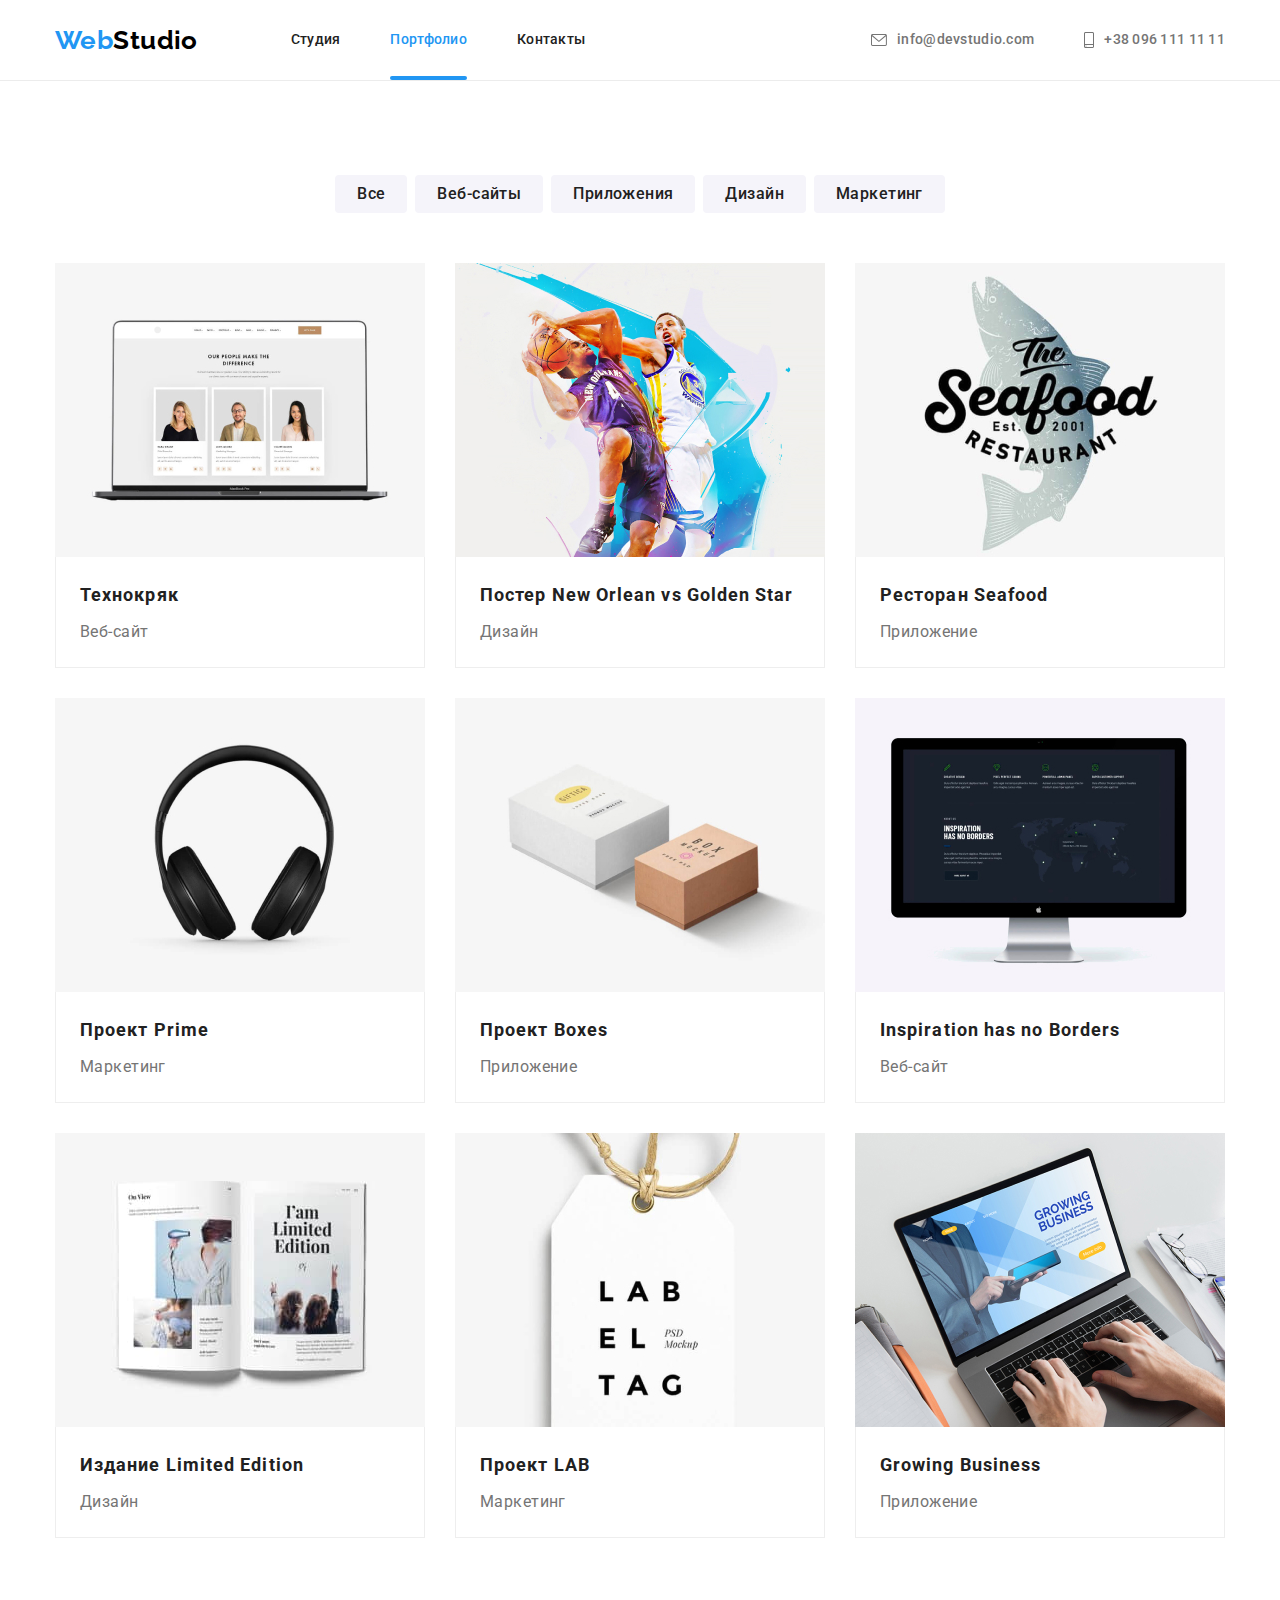
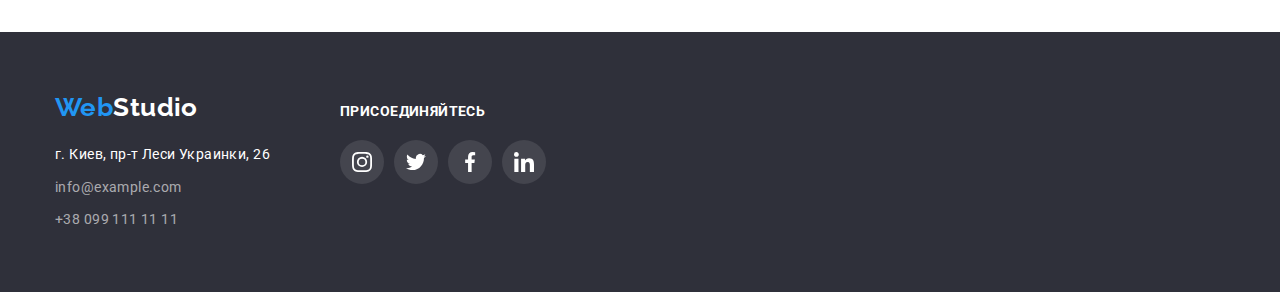
==== portfolio.html @ 581d4ee8 "Копирует файлы предыдущей работы" ====
<!DOCTYPE html>
<html lang="ru">
  <head>
    <meta charset="UTF-8" />
    <meta http-equiv="X-UA-Compatible" content="IE=edge" />
    <meta name="viewport" content="width=device-width, initial-scale=1.0" />
    <title>Портфолио</title>
    <link
      href="https://fonts.googleapis.com/css2?family=Raleway:wght@700&family=Roboto:wght@400;500;700;900&display=swap"
      rel="stylesheet"
    />
    <link
      rel="stylesheet"
      href="https://cdnjs.cloudflare.com/ajax/libs/modern-normalize/1.1.0/modern-normalize.min.css"
      integrity="sha512-wpPYUAdjBVSE4KJnH1VR1HeZfpl1ub8YT/NKx4PuQ5NmX2tKuGu6U/JRp5y+Y8XG2tV+wKQpNHVUX03MfMFn9Q=="
      crossorigin="anonymous"
      referrerpolicy="no-referrer"
    />
    <link rel="stylesheet" href="./css/styles.css" />
  </head>
  <body>
    <header class="header">
      <div class="container main-nav">
        <nav class="main-nav">
          <a href="./index.html" lang="en" class="logo-header link"
            ><span class="accent">Web</span>Studio</a
          >
          <ul class="site-nav list">
            <li class="item">
              <a href="./index.html" class="link">Студия</a>
            </li>
            <li class="item">
              <a href="./portfolio.html" class="link current">Портфолио</a>
            </li>
            <li class="item">
              <a href="" class="link">Контакты</a>
            </li>
          </ul>
        </nav>
        <ul class="auth-nav list">
          <li class="item">
            <a href="mailto:info@devstudio.com" class="link">
              <svg width="16" height="12" class="icon-header">
                <use href="./images/icons.svg#envelope"></use>
              </svg>
              info@devstudio.com</a
            >
          </li>
          <li class="item">
            <a href="tel:+380961111111" class="link">
              <svg width="10" height="16" class="icon-header">
                <use href="./images/icons.svg#smartphone"></use>
              </svg>
              +38 096 111 11 11</a
            >
          </li>
        </ul>
      </div>
    </header>
    <main>
      <section class="portfolio">
        <div class="container">
          <!-- В CSS скроем заголовок -->
          <h1 class="visually-hidden">Наши работы</h1>
          <ul class="btn-list list">
            <li class="btn-item"><button type="button" class="filter-btn">Все</button></li>
            <li class="btn-item"><button type="button" class="filter-btn">Веб-сайты</button></li>
            <li class="btn-item"><button type="button" class="filter-btn">Приложения</button></li>
            <li class="btn-item"><button type="button" class="filter-btn">Дизайн</button></li>
            <li class="btn-item"><button type="button" class="filter-btn">Маркетинг</button></li>
          </ul>
          <ul class="portfolio-list list">
            <li class="portfolio-item">
              <a href="" class="portfolio-shadow link">
                <div class="portfolio-thumb">
                  <img src="./images/picture1.jpg" alt="Технокряк" width="370" />
                  <p class="portfolio-hint">
                    Ресурс предлагает комплексные предложения с разным уровнем функционала и
                    сервисов. Все это позволит посетителю получить исчерпывающие сведения о компании
                    или частном лице.
                  </p>
                </div>
                <div class="portfolio-description">
                  <h2 class="portfolio-title">Технокряк</h2>
                  <p class="portfolio-text">Веб-сайт</p>
                </div>
              </a>
            </li>
            <li class="portfolio-item">
              <a href="" class="portfolio-shadow link">
                <div class="portfolio-thumb">
                  <img
                    src="./images/picture2.jpg"
                    alt="Постер New Orlean vs Golden Star"
                    width="370"
                  />
                  <p class="portfolio-hint">
                    Ресурс предлагает комплексные предложения с разным уровнем функционала и
                    сервисов. Все это позволит посетителю получить исчерпывающие сведения о компании
                    или частном лице.
                  </p>
                </div>
                <div class="portfolio-description">
                  <h2 class="portfolio-title">Постер New Orlean vs Golden Star</h2>
                  <p class="portfolio-text">Дизайн</p>
                </div>
              </a>
            </li>
            <li class="portfolio-item">
              <a href="" class="portfolio-shadow link">
                <div class="portfolio-thumb">
                  <img src="./images/picture3.jpg" alt="Ресторан Seafood" width="370" />
                  <p class="portfolio-hint">
                    Ресурс предлагает комплексные предложения с разным уровнем функционала и
                    сервисов. Все это позволит посетителю получить исчерпывающие сведения о компании
                    или частном лице.
                  </p>
                </div>
                <div class="portfolio-description">
                  <h2 class="portfolio-title">Ресторан Seafood</h2>
                  <p class="portfolio-text">Приложение</p>
                </div>
              </a>
            </li>
            <li class="portfolio-item">
              <a href="" class="portfolio-shadow link">
                <div class="portfolio-thumb">
                  <img src="./images/picture4.jpg" alt="Проект Prime" width="370" />
                  <p class="portfolio-hint">
                    Ресурс предлагает комплексные предложения с разным уровнем функционала и
                    сервисов. Все это позволит посетителю получить исчерпывающие сведения о компании
                    или частном лице.
                  </p>
                </div>
                <div class="portfolio-description">
                  <h2 class="portfolio-title">Проект Prime</h2>
                  <p class="portfolio-text">Маркетинг</p>
                </div>
              </a>
            </li>
            <li class="portfolio-item">
              <a href="" class="portfolio-shadow link">
                <div class="portfolio-thumb">
                  <img src="./images/picture5.jpg" alt="Проект Boxes" width="370" />
                  <p class="portfolio-hint">
                    Ресурс предлагает комплексные предложения с разным уровнем функционала и
                    сервисов. Все это позволит посетителю получить исчерпывающие сведения о компании
                    или частном лице.
                  </p>
                </div>
                <div class="portfolio-description">
                  <h2 class="portfolio-title">Проект Boxes</h2>
                  <p class="portfolio-text">Приложение</p>
                </div>
              </a>
            </li>
            <li class="portfolio-item">
              <a href="" class="portfolio-shadow link">
                <div class="portfolio-thumb">
                  <img src="./images/picture6.jpg" alt="Inspiration has no Borders" width="370" />
                  <p class="portfolio-hint">
                    Ресурс предлагает комплексные предложения с разным уровнем функционала и
                    сервисов. Все это позволит посетителю получить исчерпывающие сведения о компании
                    или частном лице.
                  </p>
                </div>
                <div class="portfolio-description">
                  <h2 class="portfolio-title">Inspiration has no Borders</h2>
                  <p class="portfolio-text">Веб-сайт</p>
                </div>
              </a>
            </li>
            <li class="portfolio-item">
              <a href="" class="portfolio-shadow link">
                <div class="portfolio-thumb">
                  <img src="./images/picture7.jpg" alt="Издание Limited Edition" width="370" />
                  <p class="portfolio-hint">
                    Ресурс предлагает комплексные предложения с разным уровнем функционала и
                    сервисов. Все это позволит посетителю получить исчерпывающие сведения о компании
                    или частном лице.
                  </p>
                </div>
                <div class="portfolio-description">
                  <h2 class="portfolio-title">Издание Limited Edition</h2>
                  <p class="portfolio-text">Дизайн</p>
                </div>
              </a>
            </li>
            <li class="portfolio-item">
              <a href="" class="portfolio-shadow link">
                <div class="portfolio-thumb">
                  <img src="./images/picture8.jpg" alt="Проект LAB" width="370" />
                  <p class="portfolio-hint">
                    Ресурс предлагает комплексные предложения с разным уровнем функционала и
                    сервисов. Все это позволит посетителю получить исчерпывающие сведения о компании
                    или частном лице.
                  </p>
                </div>
                <div class="portfolio-description">
                  <h2 class="portfolio-title">Проект LAB</h2>
                  <p class="portfolio-text">Маркетинг</p>
                </div>
              </a>
            </li>
            <li class="portfolio-item">
              <a href="" class="portfolio-shadow link">
                <div class="portfolio-thumb">
                  <img src="./images/picture9.jpg" alt="Growing Business" width="370" />
                  <p class="portfolio-hint">
                    Ресурс предлагает комплексные предложения с разным уровнем функционала и
                    сервисов. Все это позволит посетителю получить исчерпывающие сведения о компании
                    или частном лице.
                  </p>
                </div>
                <div class="portfolio-description">
                  <h2 class="portfolio-title">Growing Business</h2>
                  <p class="portfolio-text">Приложение</p>
                </div>
              </a>
            </li>
          </ul>
        </div>
      </section>
    </main>
    <footer class="footer">
      <div class="container">
        <div class="block-address">
          <a href="./index.html" lang="en" class="logo-footer link"
            ><span class="inversion">Web</span>Studio</a
          >
          <address>
            <ul class="list">
              <li class="list-item">
                <a
                  href="https://goo.gl/maps/A3jN7ZT46rbYVK1a7"
                  target="_blank"
                  rel="noopener nofollow noreferrer"
                  class="maps link"
                  >г. Киев, пр-т Леси Украинки, 26</a
                >
              </li>
              <li class="list-item">
                <a href="mailto:info@example.com" class="link-footer link">info@example.com</a>
              </li>
              <li class="list-item">
                <a href="tel:+380991111111" class="link-footer link">+38 099 111 11 11</a>
              </li>
            </ul>
          </address>
        </div>
        <div class="block-join">
          <p class="join-text">присоединяйтесь</p>
          <ul class="footer-soc-list list">
            <li class="footer-soc-icon">
              <a href="" class="footer-soc-link">
                <svg class="icon-footer" width="20" height="20" aria-label="Инстаграм">
                  <use href="./images/icons.svg#instagram"></use>
                </svg>
              </a>
            </li>
            <li class="footer-soc-icon">
              <a href="" class="footer-soc-link">
                <svg class="icon-footer" width="20" height="20" aria-label="Твиттер">
                  <use href="./images/icons.svg#twitter"></use>
                </svg>
              </a>
            </li>
            <li class="footer-soc-icon">
              <a href="" class="footer-soc-link">
                <svg class="icon-footer" width="20" height="20" aria-label="Фейсбук">
                  <use href="./images/icons.svg#facebook"></use>
                </svg>
              </a>
            </li>
            <li class="footer-soc-icon">
              <a href="" class="footer-soc-link">
                <svg class="icon-footer" width="20" height="20" aria-label="Линкедын">
                  <use href="./images/icons.svg#linkedin"></use>
                </svg>
              </a>
            </li>
          </ul>
        </div>
      </div>
    </footer>
  </body>
</html>
---- css/styles.css ----
:root {
  --primary-text-color: #757575;
  --secondary-text-color: #212121;
  --bg-color: #ffffff;
  --secondary-bg-color: #2f303a;
  --accent: #2196f3;
  --black: #000000;
  --list-address: rgba(255, 255, 255, 0.6);
  --hover-btn: #188ce8;
  --filter-btn: #f5f4fa;
  --icon-color: #afb1b8;
  --transition: 250ms cubic-bezier(0.4, 0, 0.2, 1);
  --backdrop-color: rgba(0, 0, 0, 0.2);
}
/* глобальный border-box */
html {
  box-sizing: border-box;
}
*,
*::before,
*::after {
  box-sizing: inherit;
}
body {
  margin: 0;
  background-color: var(--bg-color);
  color: var(--primary-text-color);
  font-family: Roboto, sans-serif;
  font-size: 14px;
  letter-spacing: 0.03em;
}
/* глобальный сброс стилей по селектору тега */
p,
h1,
h2,
h3 {
  margin-top: 0;
  margin-bottom: 0;
}
img {
  display: block;
  max-width: 100%;
  height: auto;
}
/* «container» оборачивает контент хедера,
 футера и секций, то есть находится внутри них */
.container {
  width: 1200px;
  margin-left: auto;
  margin-right: auto;
  padding-left: 15px;
  padding-right: 15px;
}
/* visually-hidden */
.visually-hidden {
  position: absolute;
  width: 1px;
  height: 1px;
  margin: -1px;
  border: 0;
  padding: 0;
  white-space: nowrap;
  clip-path: inset(100%);
  clip: rect(0 0 0 0);
  overflow: hidden;
}
/* list-style hidden */
.list {
  margin-top: 0;
  margin-bottom: 0;
  padding-left: 0;
  list-style: none;
}
/* text-decoration hidden */
.link {
  text-decoration: none;
}
/* header */
.header {
  border-bottom: 1px solid #ececec;
}
/* logo */
.logo-header {
  color: var(--black);

  font-family: Raleway;
  font-weight: 700;
  font-size: 26px;
  line-height: 1.19;
}
.accent {
  color: var(--accent);
}
/* site-nav */
.site-nav {
  display: flex;
  margin-left: 93px;
}
.site-nav .item:not(:last-child) {
  margin-right: 50px;
}
.site-nav .link {
  position: relative;
  /* transition: задается на базовый класс,
   не на :hover и :focus */
  transition: color var(--transition);

  display: flex;
  align-items: center;
  padding-top: 32px;
  padding-bottom: 32px;

  color: var(--secondary-text-color);

  font-weight: 500;
  line-height: 1.14;
  letter-spacing: 0.02em;
}
.site-nav .link:hover,
.site-nav .link:focus {
  color: var(--accent);
}
.site-nav .current {
  color: var(--accent);
}
.site-nav .current::after {
  content: '';
  position: absolute;
  bottom: 0px;
  left: 0px;

  width: 100%;
  height: 4px;

  background-color: var(--accent);
  border-radius: 2px;
}
.main-nav {
  display: flex;
  align-items: center;
}
/* auth-nav */
.auth-nav {
  display: flex;
  margin-left: auto;
}
.auth-nav .item:not(:last-child) {
  margin-right: 50px;
}
.auth-nav .link {
  transition: color var(--transition);

  display: flex;
  align-items: center;
  padding-top: 32px;
  padding-bottom: 32px;

  color: var(--primary-text-color);

  font-weight: 500;
  line-height: 1.14;
  letter-spacing: 0.02em;
}
.auth-nav .link:hover,
.auth-nav .link:focus {
  color: var(--accent);
}
.icon-header {
  margin-right: 10px;

  fill: currentColor;
}
/* hero */
.hero {
  margin-left: auto;
  margin-right: auto;
  padding-top: 200px;
  padding-bottom: 200px;

  background-color: var(--secondary-bg-color);
  background-image: linear-gradient(to right, rgba(47, 48, 58, 0.4), rgba(47, 48, 58, 0.4)),
    url(../images/background.jpg);
  /* container 1200px, максимальная ширина холста
  1600px, меньше, но не больше чем */
  max-width: 1600px;
  height: 600px;
  background-size: cover;
  background-repeat: no-repeat;
  background-position: center;

  text-align: center;
}
.hero-title {
  margin-bottom: 30px;

  color: var(--bg-color);

  font-weight: 900;
  font-size: 44px;
  line-height: 1.36;
  letter-spacing: 0.06em;
  text-transform: uppercase;
}
.hero-btn {
  transition: background-color var(--transition), box-shadow var(--transition);

  padding-top: 10px;
  padding-right: 32px;
  padding-bottom: 10px;
  padding-left: 32px;

  background-color: var(--accent);
  color: var(--bg-color);
  box-shadow: 0px 4px 4px rgba(0, 0, 0, 0.15);

  font-family: inherit;
  font-weight: 700;
  font-size: 16px;
  line-height: 1.88;
  letter-spacing: 0.06em;
  border-radius: 4px;
  border: transparent;
  cursor: pointer;
}
.hero-btn:hover,
.hero-btn:focus {
  background-color: var(--hover-btn);
  color: var(--bg-color);
}
/* features */
.features {
  padding-top: 94px;
  padding-bottom: 94px;
}
.features-title {
  margin-bottom: 10px;

  color: var(--secondary-text-color);

  font-size: 14px;
  font-weight: 700;
  line-height: 1.14;
  text-transform: uppercase;
}
.features-text {
  line-height: 1.71;
}
.features-list {
  display: flex;
}
.features-item {
  width: 270px;
}
.features-item:not(:last-child) {
  margin-right: 30px;
}
.features-icon {
  display: flex;
  justify-content: center;
  align-items: center;
  margin-bottom: 30px;

  background-color: var(--filter-btn);

  width: 270px;
  height: 120px;
  border-radius: 4px;
}
/* activity */
.activity {
  padding-bottom: 94px;
}
.activity-title {
  margin-bottom: 50px;

  color: var(--secondary-text-color);

  font-weight: 700;
  font-size: 36px;
  line-height: 1.16;
  text-align: center;
}
.activity-list {
  display: flex;
}
.activity-item {
  position: relative;
}
.activity-item:not(:last-child) {
  margin-right: 30px;
}
/* Позиционированные элементы
первому предку дается position: relative;
ребенку дается position: absolute; */
/* абсолютное позиционирование по центру
top: 50%;
left: 50%;
transform: translate(-50%, -50%); */
.active-title {
  position: absolute;
  display: flex;
  justify-content: center;
  align-items: center;
  bottom: 0;
  height: 70px;
  width: 100%;

  font-weight: 700;
  line-height: 1.14;
  text-transform: uppercase;

  background-color: rgba(47, 48, 58, 0.8);
  color: var(--bg-color);
}
/* team */
.team {
  padding-top: 94px;
  padding-bottom: 94px;

  background-color: var(--filter-btn);
}
.team-title {
  margin-bottom: 50px;

  color: var(--secondary-text-color);

  font-weight: 700;
  font-size: 36px;
  line-height: 1.16;
  text-align: center;
}
.team-name {
  margin-bottom: 10px;

  color: var(--secondary-text-color);

  font-weight: 500;
  font-size: 16px;
  line-height: 1.18;
}
.team-position {
  line-height: 1.18;
  font-size: 16px;

  margin-bottom: 16px;
}
.team-description {
  padding-top: 30px;
  padding-bottom: 30px;

  width: 270px;
  text-align: center;
}
.team-list {
  display: flex;
}
.team-item:not(:last-child) {
  margin-right: 30px;
}
.team-item {
  background-color: var(--bg-color);
  box-shadow: 0px 1px 3px rgba(0, 0, 0, 0.12), 0px 1px 1px rgba(0, 0, 0, 0.14),
    0px 2px 1px rgba(0, 0, 0, 0.2);

  border-radius: 0px 0px 4px 4px;
}
.team-soc-list {
  display: flex;
  justify-content: center;
}
.team-soc-icon:not(:last-child) {
  margin-right: 10px;
}
.team-soc-link {
  transition: color var(--transition), background-color var(--transition);

  display: flex;
  align-items: center;
  justify-content: center;

  color: var(--icon-color);
  background-color: var(--bg-color);

  width: 44px;
  height: 44px;
  border-radius: 50%;
}
.icon-team {
  fill: currentColor;
}
.team-soc-link:hover,
.team-soc-link:focus {
  color: var(--bg-color);
  background-color: var(--accent);
}
/* clients */
.section-clients {
  padding-top: 94px;
  padding-bottom: 94px;
}
.clients-title {
  margin-bottom: 50px;

  color: var(--secondary-text-color);

  font-size: 36px;
  line-height: 1.17;
  letter-spacing: 0.03em;
  text-align: center;
}
.clients-list {
  display: flex;
  justify-content: center;
}
.clients-list-icon:not(:last-child) {
  margin-right: 30px;
}
.clients-icon-link {
  transition: color var(--transition), border-color var(--transition);

  display: flex;
  align-items: center;
  justify-content: center;

  color: var(--icon-color);

  width: 170px;
  height: 92px;
  border: 1px solid #afb1b8;
  border-radius: 4px;
}
.icon-clients {
  fill: currentColor;
}
.clients-icon-link:hover,
.clients-icon-link:focus {
  border-color: var(--accent);
  color: var(--accent);
}
/* footer */
.footer {
  padding-top: 60px;
  padding-bottom: 60px;

  background-color: var(--secondary-bg-color);
}
.footer > .container {
  display: flex;
  align-items: baseline;
}
.logo-footer {
  display: inline-block;
  margin-bottom: 20px;

  color: var(--bg-color);

  font-family: 'Raleway';
  font-weight: 700;
  font-size: 26px;
  line-height: 1.19;
}
.inversion {
  color: var(--accent);
}
.maps {
  transition: color var(--transition);

  color: var(--bg-color);

  line-height: 1.71;
  font-style: normal;
}
.maps:hover,
.maps:focus {
  color: var(--accent);
}
.link-footer {
  transition: color var(--transition);

  color: var(--list-address);

  line-height: 1.71;
  font-style: normal;
}
.link-footer:hover,
.link-footer:focus {
  color: var(--accent);
}
.list-item:not(:last-child) {
  margin-bottom: 9px;
}
/* join */
.block-join {
  margin-left: 70px;
}
.join-text {
  margin-bottom: 20px;

  color: var(--bg-color);

  font-weight: 700;
  font-size: 14px;
  line-height: 1.14;
  letter-spacing: 0.03em;
  text-transform: uppercase;
}
.footer-soc-list {
  display: flex;
  justify-content: center;
}
.footer-soc-icon:not(:last-child) {
  margin-right: 10px;
}
.footer-soc-link {
  transition: background-color var(--transition);

  display: flex;
  align-items: center;
  justify-content: center;

  color: var(--bg-color);
  background-color: rgba(255, 255, 255, 0.1);

  width: 44px;
  height: 44px;
  border-radius: 50%;
}
.icon-footer {
  fill: currentColor;
}
.footer-soc-link:hover,
.footer-soc-link:focus {
  background-color: var(--accent);
}
/* Portfolio */
.portfolio {
  padding-top: 94px;
  padding-bottom: 94px;
}
.filter-btn {
  transition: color var(--transition), background-color var(--transition),
    box-shadow var(--transition);

  padding-top: 6px;
  padding-right: 22px;
  padding-bottom: 6px;
  padding-left: 22px;

  background-color: var(--filter-btn);
  color: var(--secondary-text-color);

  font-family: inherit;
  font-weight: 500;
  font-size: 16px;
  line-height: 1.62;
  letter-spacing: inherit;
  border-radius: 4px;
  border: transparent;

  cursor: pointer;
}
.filter-btn:hover,
.filter-btn:focus {
  background-color: var(--accent);
  color: var(--bg-color);
  box-shadow: 0px 3px 1px rgba(0, 0, 0, 0.1), 0px 1px 2px rgba(0, 0, 0, 0.08),
    0px 2px 2px rgba(0, 0, 0, 0.12);
}
.btn-list {
  display: flex;
  justify-content: center;
  margin-bottom: 50px;
}
.btn-item:not(:last-child) {
  margin-right: 8px;
}
.portfolio-list {
  display: flex;
  flex-wrap: wrap;
}
.portfolio-item {
  margin-right: 30px;
  margin-bottom: 30px;

  width: 370px;
}
.portfolio-item:nth-child(3n) {
  margin-right: 0;
}
.portfolio-item:nth-last-child(-n + 3) {
  margin-bottom: 0;
}
.portfolio-title {
  margin-bottom: 4px;

  color: var(--secondary-text-color);

  font-weight: 700;
  font-size: 18px;
  line-height: 2;
  letter-spacing: 0.06em;
}
.portfolio-text {
  color: var(--primary-text-color);

  line-height: 1.87;
  font-size: 16px;
}
.portfolio-description {
  padding-top: 20px;
  padding-right: 24px;
  padding-bottom: 20px;
  padding-left: 24px;

  border: 1px solid #eeeeee;
  border-top: none;
}
.portfolio-shadow {
  display: block;
}
.portfolio-shadow:hover,
.portfolio-shadow:focus {
  box-shadow: 0px 1px 1px rgba(0, 0, 0, 0.12), 0px 4px 4px rgba(0, 0, 0, 0.06),
    1px 4px 6px rgba(0, 0, 0, 0.16);
}
.portfolio-thumb {
  position: relative;

  overflow: hidden;
}
.portfolio-hint {
  position: absolute;
  transform: translateY(100%);
  transition: transform var(--transition);
  top: 0;
  left: 0;

  padding-top: 63px;
  padding-right: 24px;
  padding-bottom: 63px;
  padding-left: 63px;

  color: var(--bg-color);
  background-color: rgba(33, 150, 243, 0.9);

  font-size: 18px;
  line-height: 1.56;
}
.portfolio-shadow:hover .portfolio-hint,
.portfolio-shadow:focus .portfolio-hint {
  transform: translatey(0);
}
/* Модальное окно */
.backdrop {
  position: fixed;
  top: 0;
  left: 0;
  transition: opacity 600ms cubic-bezier(0.4, 0, 0.2, 1);

  width: 100%;
  height: 100%;

  background-color: var(--backdrop-color);
}
.backdrop.is-hidden {
  opacity: 0;
  pointer-events: none;
}
.modal {
  position: absolute;
  top: 50%;
  left: 50%;
  transform: translate(-50%, -50%);
  transition: transform 600ms cubic-bezier(0.4, 0, 0.2, 1);

  min-width: 528px;
  min-height: 581px;

  background-color: var(--bg-color);
  box-shadow: 0px 1px 3px rgba(0, 0, 0, 0.12), 0px 1px 1px rgba(0, 0, 0, 0.14),
    0px 2px 1px rgba(0, 0, 0, 0.2);

  border-radius: 4px;
}
.backdrop.is-hidden .modal {
  transform: translate(-50%, -50%) scale(0.1) rotate(-180deg);
}
.icon-close {
  position: absolute;
  top: 8px;
  right: 8px;

  display: flex;
  align-items: center;
  justify-content: center;

  width: 30px;
  height: 30px;

  background-color: inherit;

  border: 1px solid rgba(0, 0, 0, 0.1);
  border-radius: 50%;

  cursor: pointer;
}
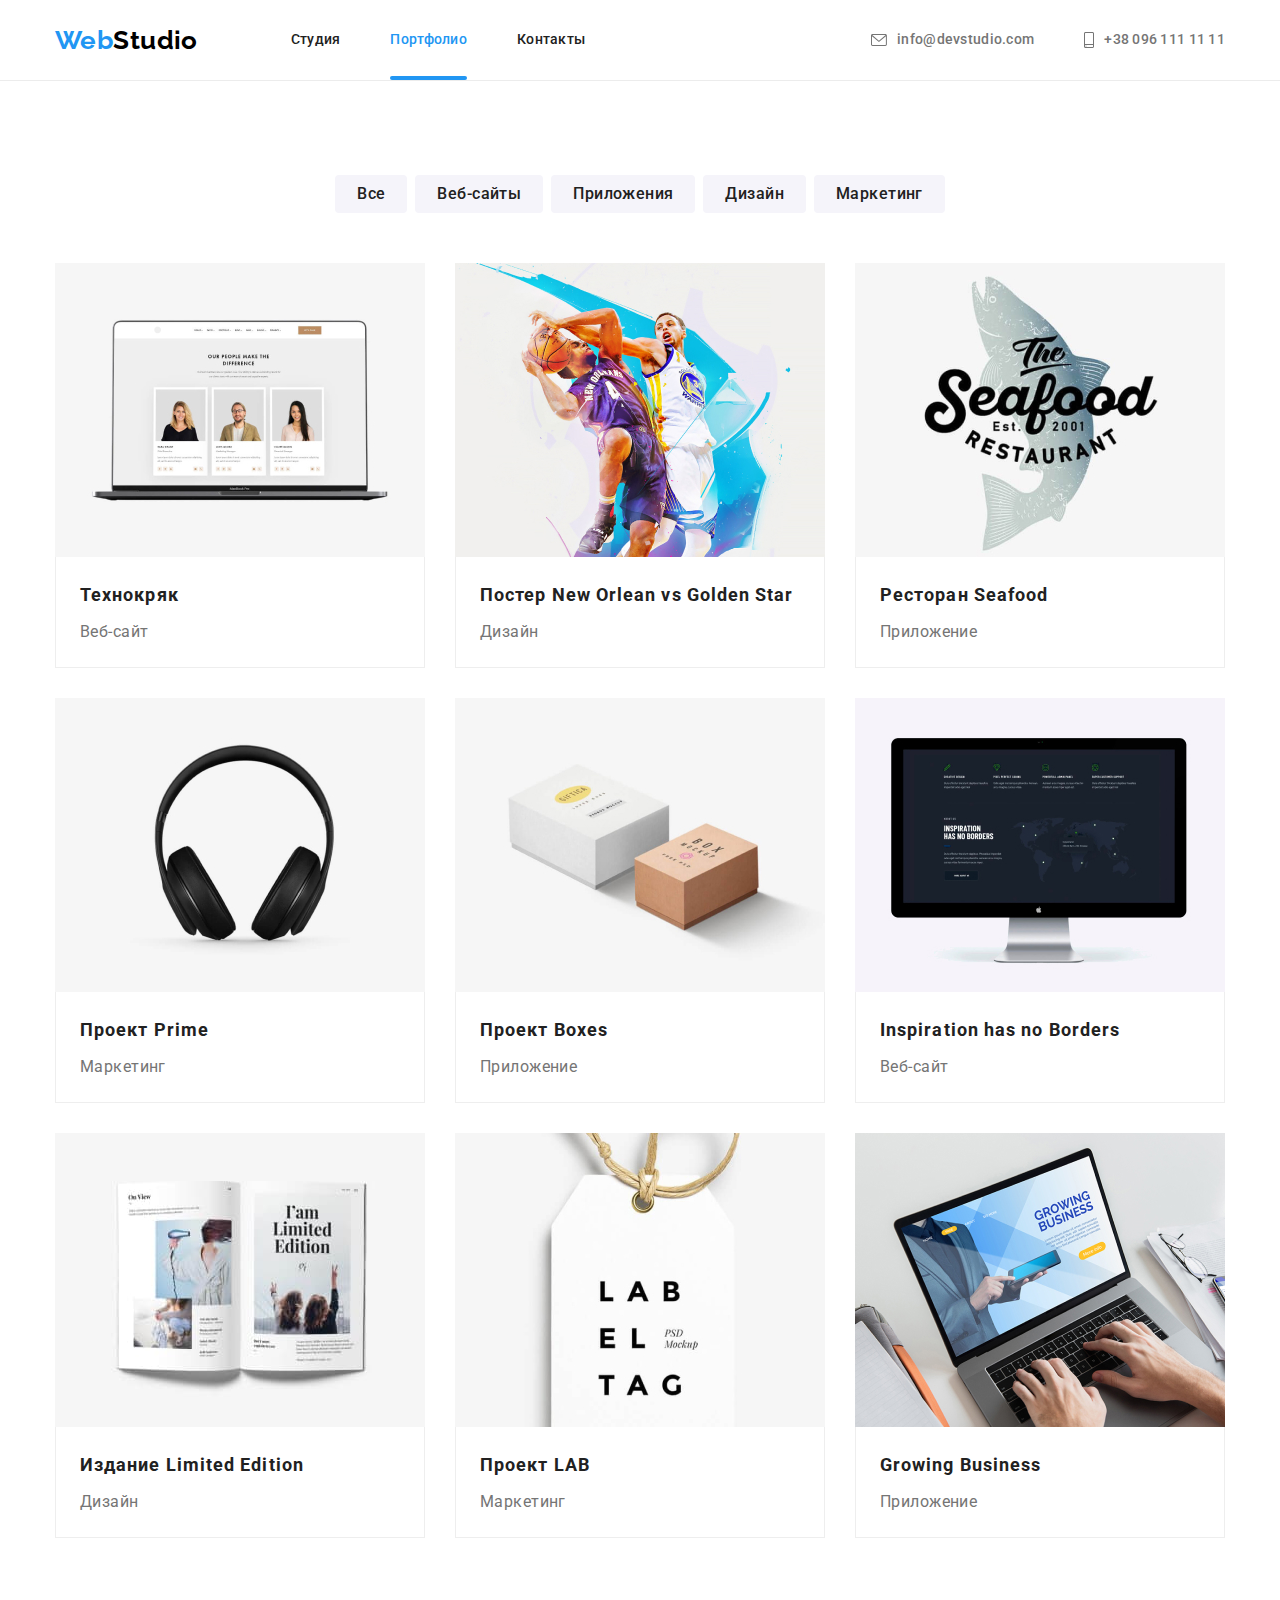
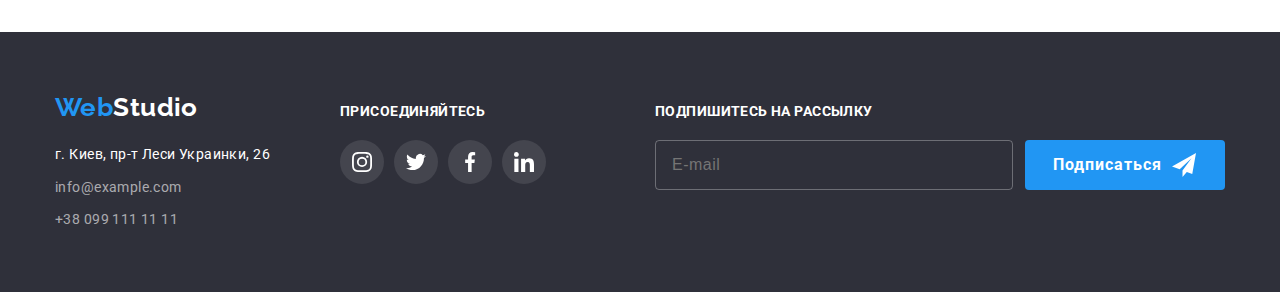
==== commit 60a01c10: "Добавляет форму в футер" ====
--- a/portfolio.html
+++ b/portfolio.html
@@ -281,6 +281,24 @@
             </li>
           </ul>
         </div>
+        <form class="footer-block-sign-up">
+          <label class="footer-label">
+            <p class="footer-label-title">Подпишитесь на рассылку</p>
+            <input
+              type="mail"
+              name="mail"
+              id="footer_mail"
+              placeholder="E-mail"
+              class="footer-input"
+            />
+          </label>
+          <button type="submit" class="footer-button">
+            Подписаться
+            <svg width="24" height="24" class="footer-button-icon">
+              <use href="./images/icons.svg#icon-send-form"></use>
+            </svg>
+          </button>
+        </form>
       </div>
     </footer>
   </body>
--- a/css/styles.css
+++ b/css/styles.css
@@ -11,6 +11,8 @@
   --icon-color: #afb1b8;
   --transition: 250ms cubic-bezier(0.4, 0, 0.2, 1);
   --backdrop-color: rgba(0, 0, 0, 0.2);
+  --border-color: rgba(33, 33, 33, 0.2);
+  --textarea-color: rgba(117, 117, 117, 0.5);
 }
 /* глобальный border-box */
 html {
@@ -42,8 +44,15 @@
   max-width: 100%;
   height: auto;
 }
+textarea {
+  resize: none;
+}
 /* «container» оборачивает контент хедера,
  футера и секций, то есть находится внутри них */
+/* центрировать
+  display: block;
+  margin-left: auto;
+  margin-right: auto; */
 .container {
   width: 1200px;
   margin-left: auto;
@@ -532,6 +541,76 @@
 .footer-soc-link:focus {
   background-color: var(--accent);
 }
+.footer-block-sign-up {
+  display: flex;
+  align-items: flex-end;
+  margin-left: auto;
+}
+.footer-label {
+  display: flex;
+  flex-direction: column;
+}
+.footer-label-title {
+  margin-bottom: 20px;
+
+  color: var(--bg-color);
+
+  font-family: inherit;
+  font-weight: 700;
+  line-height: 1.14;
+  text-transform: uppercase;
+}
+.footer-input {
+  padding-top: 15px;
+  padding-right: 16px;
+  padding-bottom: 15px;
+  padding-left: 16px;
+
+  width: 358px;
+
+  border: 1px solid rgba(255, 255, 255, 0.3);
+  background-color: transparent;
+  border-radius: 4px;
+}
+.footer-input:placeholder-shown {
+  font-size: 16px;
+  letter-spacing: 0.03em;
+
+  color: rgba(255, 255, 255, 0.6);
+}
+.footer-button {
+  transition: background-color var(--transition), box-shadow var(--transition);
+
+  display: flex;
+  align-items: center;
+  text-align: center;
+
+  margin-left: 12px;
+  padding-top: 10px;
+  padding-left: 28px;
+  padding-bottom: 10px;
+  padding-right: 28px;
+  width: 200px;
+
+  background-color: var(--accent);
+  color: var(--bg-color);
+
+  font-family: inherit;
+  font-weight: 700;
+  font-size: 16px;
+  line-height: 1.88;
+  letter-spacing: 0.06em;
+  border: none;
+  border-radius: 4px;
+  cursor: pointer;
+}
+.footer-button:hover {
+  background-color: #188ce8;
+  box-shadow: 0px 4px 4px rgba(0, 0, 0, 0.15);
+}
+.footer-button-icon {
+  margin-left: 10px;
+}
 /* Portfolio */
 .portfolio {
   padding-top: 94px;
@@ -673,6 +752,11 @@
   transform: translate(-50%, -50%);
   transition: transform 600ms cubic-bezier(0.4, 0, 0.2, 1);
 
+  padding-top: 40px;
+  padding-right: 40px;
+  padding-bottom: 40px;
+  padding-left: 40px;
+
   min-width: 528px;
   min-height: 581px;
 
@@ -686,6 +770,7 @@
   transform: translate(-50%, -50%) scale(0.1) rotate(-180deg);
 }
 .icon-close {
+  transition: color var(--transition);
   position: absolute;
   top: 8px;
   right: 8px;
@@ -704,3 +789,129 @@
 
   cursor: pointer;
 }
+.close-modal {
+  fill: currentColor;
+}
+.icon-close:hover,
+.icon-close:focus {
+  color: var(--accent);
+}
+/* Form */
+.form {
+  width: 448px;
+}
+.text-form {
+  margin-bottom: 12px;
+
+  color: var(--secondary-text-color);
+
+  font-weight: 700;
+  font-size: 20px;
+  line-height: 1.15;
+  text-align: center;
+}
+.form-field {
+  position: relative;
+
+  display: flex;
+  flex-direction: column;
+}
+.form-field:not(:last-child) {
+  margin-bottom: 10px;
+}
+.form-field label {
+  margin-bottom: 4px;
+
+  font-size: 12px;
+  line-height: 1.16;
+  letter-spacing: 0.01em;
+}
+.form-field input {
+  transition: border-color var(--transition);
+
+  height: 40px;
+  border: 1px solid var(--border-color);
+  border-radius: 4px;
+  padding-right: 12px;
+  padding-left: 42px;
+}
+.comment {
+  transition: border-color var(--transition);
+
+  padding-top: 12px;
+  padding-right: 16px;
+  padding-bottom: 12px;
+  padding-left: 16px;
+
+  width: 448px;
+  height: 120px;
+  border: 1px solid var(--border-color);
+  border-radius: 4px;
+}
+.form-field textarea::placeholder {
+  color: var(--textarea-color);
+
+  line-height: 1.14;
+  letter-spacing: 0.01em;
+}
+.form-field:focus-within .comment {
+  outline: none;
+  border-color: var(--accent);
+}
+.form-checkbox {
+  display: flex;
+  align-items: center;
+  margin-bottom: 30px;
+  justify-content: center;
+}
+.form-checkbox label {
+  margin-left: 8px;
+  line-height: 1.71;
+}
+.terms {
+  color: var(--accent);
+}
+.button-submit {
+  transition: background-color var(--transition), box-shadow var(--transition);
+
+  display: block;
+  margin-left: auto;
+  margin-right: auto;
+
+  padding-top: 10px;
+  padding-right: 55px;
+  padding-bottom: 10px;
+  padding-left: 55px;
+
+  background-color: var(--accent);
+  color: var(--bg-color);
+  box-shadow: 0px 4px 4px rgba(0, 0, 0, 0.15);
+
+  font-weight: 700;
+  font-size: 16px;
+  line-height: 1.88;
+  letter-spacing: 0.06em;
+  border-radius: 4px;
+  border: transparent;
+  cursor: pointer;
+}
+.button-submit:hover,
+.button-submit:focus {
+  background-color: var(--hover-btn);
+  color: var(--bg-color);
+}
+.icon-input {
+  position: absolute;
+  bottom: 10px;
+  left: 11px;
+
+  fill: var(--secondary-text-color);
+  transition: fill var(--transition);
+}
+.form-field:focus-within .icon-input {
+  fill: var(--accent);
+}
+.form-field:focus-within .form-input {
+  outline: none;
+  border-color: var(--accent);
+}
